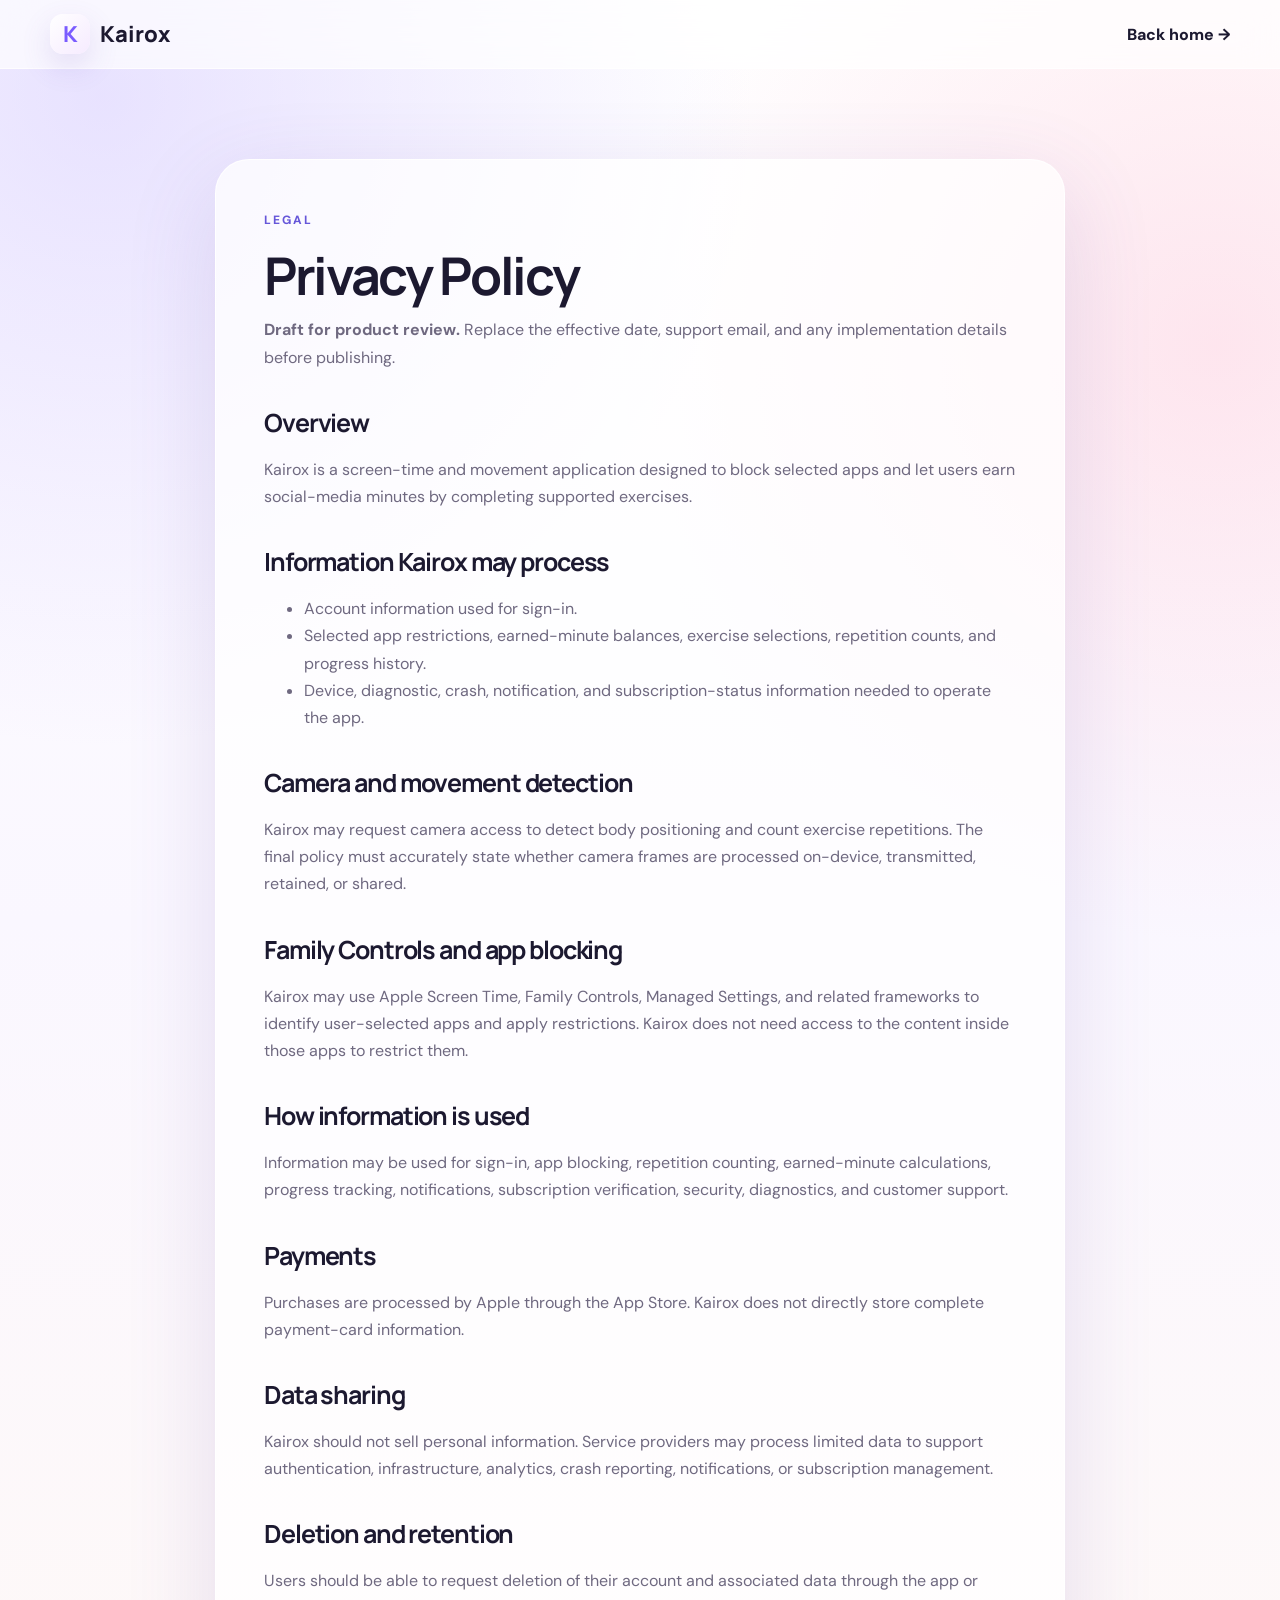
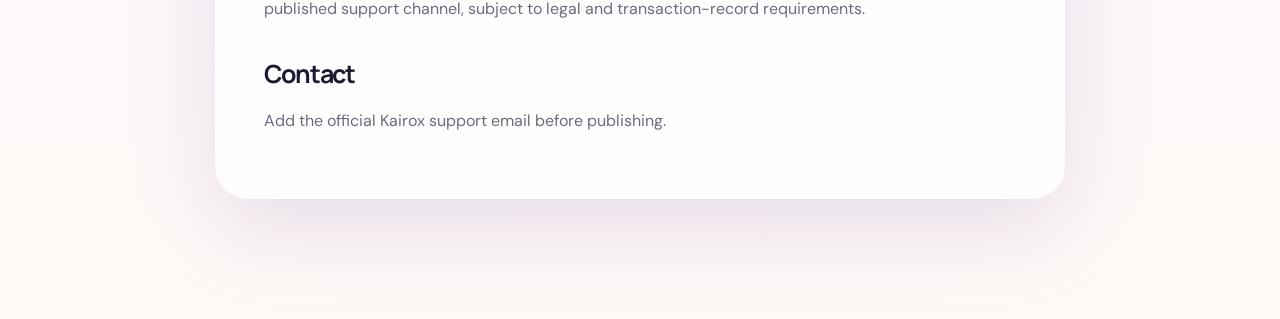
==== privacy.html @ 26368ea6 "Add Kairox privacy policy draft" ====
<!doctype html><html lang="en"><head><meta charset="utf-8"><meta name="viewport" content="width=device-width,initial-scale=1"><title>Privacy — Kairox</title><link rel="preconnect" href="https://fonts.googleapis.com"><link rel="preconnect" href="https://fonts.gstatic.com" crossorigin><link href="https://fonts.googleapis.com/css2?family=DM+Sans:wght@400;500;600;700&family=Manrope:wght@500;600;700;800&display=swap" rel="stylesheet"><link rel="stylesheet" href="styles.css"></head><body><header class="nav-wrap"><nav class="nav shell"><a class="brand" href="index.html"><span class="logo">K</span><span>Kairox</span></a><a class="plain" href="index.html">Back home →</a></nav></header><main class="legal shell"><article><span class="kicker">Legal</span><h1>Privacy Policy</h1><p><strong>Draft for product review.</strong> Replace the effective date, support email, and any implementation details before publishing.</p><h2>Overview</h2><p>Kairox is a screen-time and movement application designed to block selected apps and let users earn social-media minutes by completing supported exercises.</p><h2>Information Kairox may process</h2><ul><li>Account information used for sign-in.</li><li>Selected app restrictions, earned-minute balances, exercise selections, repetition counts, and progress history.</li><li>Device, diagnostic, crash, notification, and subscription-status information needed to operate the app.</li></ul><h2>Camera and movement detection</h2><p>Kairox may request camera access to detect body positioning and count exercise repetitions. The final policy must accurately state whether camera frames are processed on-device, transmitted, retained, or shared.</p><h2>Family Controls and app blocking</h2><p>Kairox may use Apple Screen Time, Family Controls, Managed Settings, and related frameworks to identify user-selected apps and apply restrictions. Kairox does not need access to the content inside those apps to restrict them.</p><h2>How information is used</h2><p>Information may be used for sign-in, app blocking, repetition counting, earned-minute calculations, progress tracking, notifications, subscription verification, security, diagnostics, and customer support.</p><h2>Payments</h2><p>Purchases are processed by Apple through the App Store. Kairox does not directly store complete payment-card information.</p><h2>Data sharing</h2><p>Kairox should not sell personal information. Service providers may process limited data to support authentication, infrastructure, analytics, crash reporting, notifications, or subscription management.</p><h2>Deletion and retention</h2><p>Users should be able to request deletion of their account and associated data through the app or published support channel, subject to legal and transaction-record requirements.</p><h2>Contact</h2><p>Add the official Kairox support email before publishing.</p></article></main></body></html>
---- styles.css ----
:root{--ink:#1c1930;--muted:#6f6980;--purple:#6557ff;--pink:#ff70b8;--peach:#ffa180;--paper:#fffdfd;--line:rgba(74,51,132,.12);--shadow:0 28px 90px rgba(104,76,169,.16)}*{box-sizing:border-box}html{scroll-behavior:smooth}body{margin:0;font-family:"DM Sans",sans-serif;color:var(--ink);background:radial-gradient(circle at 8% 5%,rgba(190,174,255,.35),transparent 30%),radial-gradient(circle at 95% 18%,rgba(255,192,210,.38),transparent 30%),linear-gradient(180deg,#fff 0%,#faf7ff 48%,#fff9f6 100%);overflow-x:hidden}a{color:inherit;text-decoration:none}.shell{width:min(1180px,calc(100% - 40px));margin:auto}.glow{position:fixed;border-radius:50%;filter:blur(90px);pointer-events:none;z-index:-1;opacity:.45}.glow-a{width:360px;height:360px;background:#cbbcff;left:-160px;top:20%}.glow-b{width:420px;height:420px;background:#ffd0de;right:-180px;top:48%}.nav-wrap{position:sticky;top:0;z-index:30;padding:14px 0;background:rgba(255,255,255,.68);backdrop-filter:blur(18px);border-bottom:1px solid rgba(255,255,255,.75)}.nav{display:flex;align-items:center;justify-content:space-between;gap:28px}.brand{display:flex;align-items:center;gap:10px;font-family:Manrope,sans-serif;font-weight:800;font-size:22px}.logo{width:40px;height:40px;border-radius:13px;display:grid;place-items:center;background:linear-gradient(135deg,#fff,#f6ebff);color:#7a5cff;box-shadow:0 12px 30px rgba(109,80,190,.16)}.nav-links{display:flex;gap:28px;font-size:14px;font-weight:700;color:#5f596c}.nav-links a:hover{color:var(--purple)}.btn{display:inline-flex;align-items:center;justify-content:center;min-height:54px;padding:0 25px;border:0;border-radius:999px;background:linear-gradient(120deg,var(--purple),#8e65ff 50%,var(--pink));color:#fff;font:700 15px "DM Sans";box-shadow:0 14px 34px rgba(102,87,255,.25);cursor:pointer;transition:.25s}.btn:hover{transform:translateY(-2px);box-shadow:0 18px 40px rgba(102,87,255,.34)}.btn.small{min-height:42px;padding:0 18px;font-size:14px}.hero{min-height:760px;display:grid;grid-template-columns:1.02fr .98fr;align-items:center;gap:70px;padding:70px 0 90px}.eyebrow,.kicker,.heading>span{text-transform:uppercase;letter-spacing:.16em;font-size:12px;font-weight:800;color:#6657d9}.eyebrow{display:inline-flex;align-items:center;gap:9px;padding:10px 14px;border:1px solid var(--line);background:rgba(255,255,255,.64);border-radius:999px}.eyebrow span{width:8px;height:8px;border-radius:50%;background:var(--pink);box-shadow:0 0 0 7px rgba(255,112,184,.12)}h1,h2,h3{font-family:Manrope,sans-serif;margin:0;letter-spacing:-.045em}h1{font-size:clamp(58px,7vw,96px);line-height:.95;margin-top:22px}h1 em{font-style:normal;background:linear-gradient(90deg,var(--purple),#a85fe7,var(--pink));-webkit-background-clip:text;color:transparent}.hero-copy>p{font-size:20px;line-height:1.65;color:var(--muted);max-width:640px;margin:28px 0}.actions{display:flex;align-items:center;gap:22px}.plain{font-weight:800}.metrics{display:flex;gap:38px;margin-top:42px}.metrics div{display:flex;flex-direction:column}.metrics b{font:800 29px Manrope}.metrics span{font-size:13px;color:var(--muted)}.hero-art{position:relative;display:flex;justify-content:center;min-height:650px}.phone{position:relative;z-index:2;width:min(390px,86vw);min-height:680px;padding:18px;border-radius:54px;background:linear-gradient(160deg,rgba(255,255,255,.82),rgba(249,232,255,.66));border:1px solid rgba(255,255,255,.95);box-shadow:var(--shadow);overflow:hidden;transform:rotate(1.8deg)}.phone:before{content:"";position:absolute;inset:0;background:radial-gradient(circle at 70% 10%,rgba(255,177,196,.52),transparent 37%),radial-gradient(circle at 18% 35%,rgba(180,165,255,.55),transparent 42%);z-index:-1}.island{width:112px;height:30px;border-radius:99px;background:#17141f;margin:0 auto 30px}.soft-head{text-align:center;letter-spacing:.2em;font:800 12px Manrope;color:#6f62a6}.scene{position:relative;height:410px;margin-top:18px}.glass-phone{position:absolute;left:50%;top:55px;width:190px;height:320px;transform:translateX(-50%);border:3px solid rgba(255,255,255,.72);border-radius:40px;box-shadow:inset 0 0 25px rgba(123,94,255,.18),0 0 25px rgba(255,255,255,.6)}.lock,.check{position:absolute;left:50%;transform:translateX(-50%);color:white;text-shadow:0 0 20px rgba(255,255,255,.9)}.lock{top:70px;font-size:35px}.check{top:150px;width:62px;height:62px;border:2px solid rgba(255,255,255,.8);border-radius:50%;display:grid;place-items:center;font-size:30px}.person{position:absolute;left:48%;bottom:34px;width:230px;height:110px;transform:translateX(-50%)}.head{position:absolute;width:34px;height:34px;border-radius:50%;background:linear-gradient(#69596f,#413a4a);left:116px;top:4px}.body{position:absolute;width:110px;height:33px;border-radius:40px;background:linear-gradient(90deg,#b9a6c9,#8f7ca2);left:54px;top:35px;transform:rotate(4deg)}.arm,.leg{position:absolute;height:17px;border-radius:20px;background:#9d89ad;transform-origin:left center}.a1{width:92px;left:72px;top:55px;transform:rotate(73deg)}.a2{width:88px;left:133px;top:56px;transform:rotate(79deg)}.l1{width:110px;left:25px;top:55px;transform:rotate(8deg)}.l2{width:116px;left:2px;top:65px;transform:rotate(3deg)}.earn-card{margin:18px auto 0;width:88%;padding:16px 18px;border-radius:23px;background:rgba(255,255,255,.62);border:1px solid rgba(255,255,255,.9);box-shadow:0 14px 32px rgba(98,72,155,.12);display:flex;flex-direction:column}.earn-card span{font-size:12px;color:var(--muted)}.earn-card strong{font:800 20px Manrope}.float-card{position:absolute;z-index:3;padding:15px 18px;border-radius:22px;background:rgba(255,255,255,.78);backdrop-filter:blur(16px);border:1px solid rgba(255,255,255,.9);box-shadow:0 18px 44px rgba(87,68,140,.14);display:flex;flex-direction:column}.float-card small{font-size:11px;text-transform:uppercase;letter-spacing:.12em;color:var(--muted)}.float-card strong{font:800 19px Manrope}.one{left:0;top:205px}.two{right:-10px;bottom:160px}.stripe{padding:46px 0;background:linear-gradient(120deg,rgba(109,86,255,.97),rgba(183,91,223,.96),rgba(255,121,172,.96));color:white;text-align:center}.stripe span{font-size:12px;letter-spacing:.16em;text-transform:uppercase;opacity:.82}.stripe h2{font-size:clamp(34px,5vw,58px);margin-top:8px}.section{padding:115px 0}.heading{max-width:780px;margin:0 auto 56px;text-align:center}.heading h2,.movement h2,.cta h2{font-size:clamp(40px,5vw,66px);line-height:1.05;margin:14px 0 18px}.heading p,.movement p,.cta p{font-size:18px;line-height:1.65;color:var(--muted)}.steps{display:grid;grid-template-columns:repeat(3,1fr);gap:24px}.card{padding:32px;border-radius:30px;background:rgba(255,255,255,.68);border:1px solid rgba(255,255,255,.94);box-shadow:0 20px 60px rgba(91,71,145,.1);min-height:310px}.card i{font-style:normal;font:800 13px Manrope;color:#b0a6ca}.icon{width:74px;height:74px;border-radius:24px;margin:42px 0 24px;display:grid;place-items:center;font-size:34px;color:#fff;background:linear-gradient(135deg,var(--purple),var(--pink));box-shadow:0 15px 35px rgba(111,80,255,.24)}.card h3{font-size:26px}.card p{color:var(--muted);line-height:1.6}.movement{padding:110px 0;background:rgba(255,255,255,.54);border-block:1px solid rgba(255,255,255,.85)}.movement-grid{display:grid;grid-template-columns:1fr .82fr;gap:80px;align-items:center}.moves{display:grid;gap:14px;margin-top:34px}.moves div{display:grid;grid-template-columns:40px 1fr;gap:3px 14px;padding:18px 20px;border-radius:20px;background:rgba(255,255,255,.58);border:1px solid var(--line)}.moves b{grid-row:1/3;color:var(--purple)}.moves span{color:var(--muted);font-size:13px}.rep-ui{text-align:center;padding:18px 18px 28px;border-radius:40px;background:rgba(255,255,255,.72);box-shadow:var(--shadow)}.camera{height:480px;border-radius:32px;background:linear-gradient(160deg,#eedfff,#ffe5e8 55%,#fff6ef);position:relative;overflow:hidden}.camera:after{content:"";position:absolute;inset:0;background:linear-gradient(transparent,rgba(255,255,255,.22))}.skeleton{position:absolute;left:50%;top:48%;width:210px;height:190px;transform:translate(-50%,-50%)}.joint{position:absolute;width:12px;height:12px;border-radius:50%;background:#fff;box-shadow:0 0 12px #8d6bff}.j1{left:98px;top:5px}.j2{left:45px;top:54px}.j3{right:45px;top:54px}.j4{left:38px;bottom:18px}.j5{right:38px;bottom:18px}.bone{position:absolute;height:4px;background:#9e7dff;transform-origin:left center;box-shadow:0 0 8px #b89cff}.b1{width:67px;left:103px;top:10px;transform:rotate(137deg)}.b2{width:67px;left:103px;top:10px;transform:rotate(43deg)}.b3{width:118px;left:50px;top:60px;transform:rotate(84deg)}.b4{width:118px;left:160px;top:60px;transform:rotate(96deg)}.rep{position:absolute;left:50%;bottom:20px;transform:translateX(-50%);width:78px;height:78px;border-radius:50%;display:grid;place-items:center;font:800 34px Manrope;color:#6848c9;background:rgba(255,255,255,.72);box-shadow:0 0 0 1px rgba(255,255,255,.9),0 14px 34px rgba(111,80,255,.18)}.rep-ui h3{font-size:30px;margin-top:22px}.rep-ui p{font-size:15px;margin:8px 0 0}.showcase{display:grid;grid-template-columns:repeat(3,1fr);gap:22px}.panel{min-height:520px;padding:28px;border-radius:34px;background:linear-gradient(155deg,#f7f1ff,#fff0f4 64%,#fff9f0);box-shadow:0 22px 60px rgba(76,55,130,.12);border:1px solid rgba(255,255,255,.95);display:flex;flex-direction:column;justify-content:space-between;overflow:hidden}.panel small{color:var(--purple);font-weight:800;letter-spacing:.14em}.panel h3{font-size:34px;margin:8px 0}.panel p{color:var(--muted);line-height:1.55}.hourglass{width:180px;height:250px;margin:30px auto 0;position:relative;border:5px solid rgba(126,96,255,.55);border-radius:50% 50% 44% 44%/18% 18% 82% 82%;transform:rotate(180deg);filter:drop-shadow(0 18px 28px rgba(113,83,191,.22))}.hourglass:before,.hourglass:after{content:"";position:absolute;left:20px;right:20px;height:55px;border-radius:50%;background:linear-gradient(135deg,#cfc1ff,#ffa8c8)}.hourglass:before{top:18px}.hourglass:after{bottom:18px}.glass-device{width:190px;height:330px;border:4px solid rgba(255,255,255,.75);border-radius:42px;margin:15px auto;box-shadow:inset 0 0 28px rgba(126,96,255,.18),0 18px 40px rgba(105,77,169,.18);position:relative}.glass-device span{position:absolute;top:85px;left:50%;transform:translateX(-50%);font-size:52px;color:white}.glass-device i{position:absolute;left:30px;right:30px;height:34px;border:2px solid rgba(255,255,255,.75);border-radius:99px;bottom:66px}.glass-device i:last-child{bottom:22px}.earned{text-align:center;margin:auto}.earned b{display:block;font:800 92px Manrope;background:linear-gradient(90deg,var(--purple),var(--pink));-webkit-background-clip:text;color:transparent}.earned span{display:block;text-transform:uppercase;letter-spacing:.18em;color:var(--muted)}.earned strong{display:inline-block;margin-top:24px;padding:12px 18px;border-radius:99px;background:white;color:var(--purple);box-shadow:0 12px 30px rgba(105,77,169,.14)}.compare{display:grid;grid-template-columns:1fr 1px 1fr;gap:50px;padding:56px;border-radius:36px;background:#1d1931;color:white}.compare>i{background:rgba(255,255,255,.15)}.compare span{font-size:12px;text-transform:uppercase;letter-spacing:.16em;color:#bcaeff}.compare h3{font-size:clamp(34px,4vw,54px);line-height:1.1;margin-top:14px}.cta{position:relative;overflow:hidden;border-radius:44px;min-height:520px;padding:70px 70px 70px 46%;background:linear-gradient(110deg,#f1ebff,#fff2f5 62%,#fff6ea);box-shadow:var(--shadow)}.cta-orb{position:absolute;left:7%;top:50%;transform:translateY(-50%);width:330px;height:330px;border-radius:50%;background:radial-gradient(circle at 65% 30%,#fff,rgba(255,255,255,.8) 20%,rgba(195,170,255,.45) 48%,rgba(255,151,177,.52) 70%,rgba(255,255,255,.22));box-shadow:inset -24px -28px 50px rgba(122,96,206,.15),0 28px 70px rgba(97,71,163,.18)}#signup{display:flex;gap:12px;margin-top:28px}#signup input{flex:1;min-height:54px;border-radius:999px;border:1px solid rgba(93,70,147,.16);padding:0 20px;font:inherit;background:rgba(255,255,255,.75);outline:none}#signup input:focus{border-color:#8a73ff;box-shadow:0 0 0 4px rgba(138,115,255,.12)}#note{display:block;margin-top:10px;color:var(--muted)}.faq{max-width:860px;margin:auto;display:grid;gap:14px}details{background:rgba(255,255,255,.68);border:1px solid rgba(255,255,255,.9);border-radius:22px;padding:22px 24px;box-shadow:0 12px 30px rgba(72,54,116,.07)}summary{font:700 18px Manrope;cursor:pointer}details p{color:var(--muted);line-height:1.6;margin-bottom:0}footer{padding:34px 0;border-top:1px solid var(--line);background:rgba(255,255,255,.44)}.footer{display:flex;align-items:center;justify-content:space-between;gap:20px;color:var(--muted)}.footer>div{display:flex;gap:22px}.reveal{opacity:0;transform:translateY(22px);transition:.7s}.reveal.visible{opacity:1;transform:none}.legal{padding:90px 0 120px}.legal article{max-width:850px;margin:auto;padding:48px;border-radius:34px;background:rgba(255,255,255,.72);box-shadow:var(--shadow);border:1px solid rgba(255,255,255,.9)}.legal h1{font-size:52px}.legal h2{font-size:25px;margin-top:34px}.legal p,.legal li{color:var(--muted);line-height:1.7}@media(max-width:900px){.nav-links{display:none}.hero,.movement-grid{grid-template-columns:1fr}.hero-copy{text-align:center}.hero-copy>p{margin-inline:auto}.actions,.metrics{justify-content:center}.hero-art{min-height:auto}.steps,.showcase{grid-template-columns:1fr}.cta{padding:470px 48px 48px}.cta-orb{left:50%;top:210px;transform:translate(-50%,-50%)}.one{left:5px}.two{right:5px}}@media(max-width:620px){.shell{width:min(100% - 24px,1180px)}.btn.small{display:none}h1{font-size:54px}.hero{gap:36px;min-height:auto;padding-top:48px}.actions{flex-direction:column;align-items:stretch}.metrics{gap:20px}.float-card{display:none}.heading h2,.movement h2,.cta h2{font-size:40px}.phone{min-height:620px}.scene{height:360px}.camera{height:400px}.compare{grid-template-columns:1fr;gap:28px;padding:38px}.compare>i{height:1px}.cta{padding:400px 25px 34px}.cta-orb{width:280px;height:280px;top:185px}#signup{flex-direction:column}.footer{flex-direction:column}.legal article{padding:30px 22px}.legal h1{font-size:40px}}
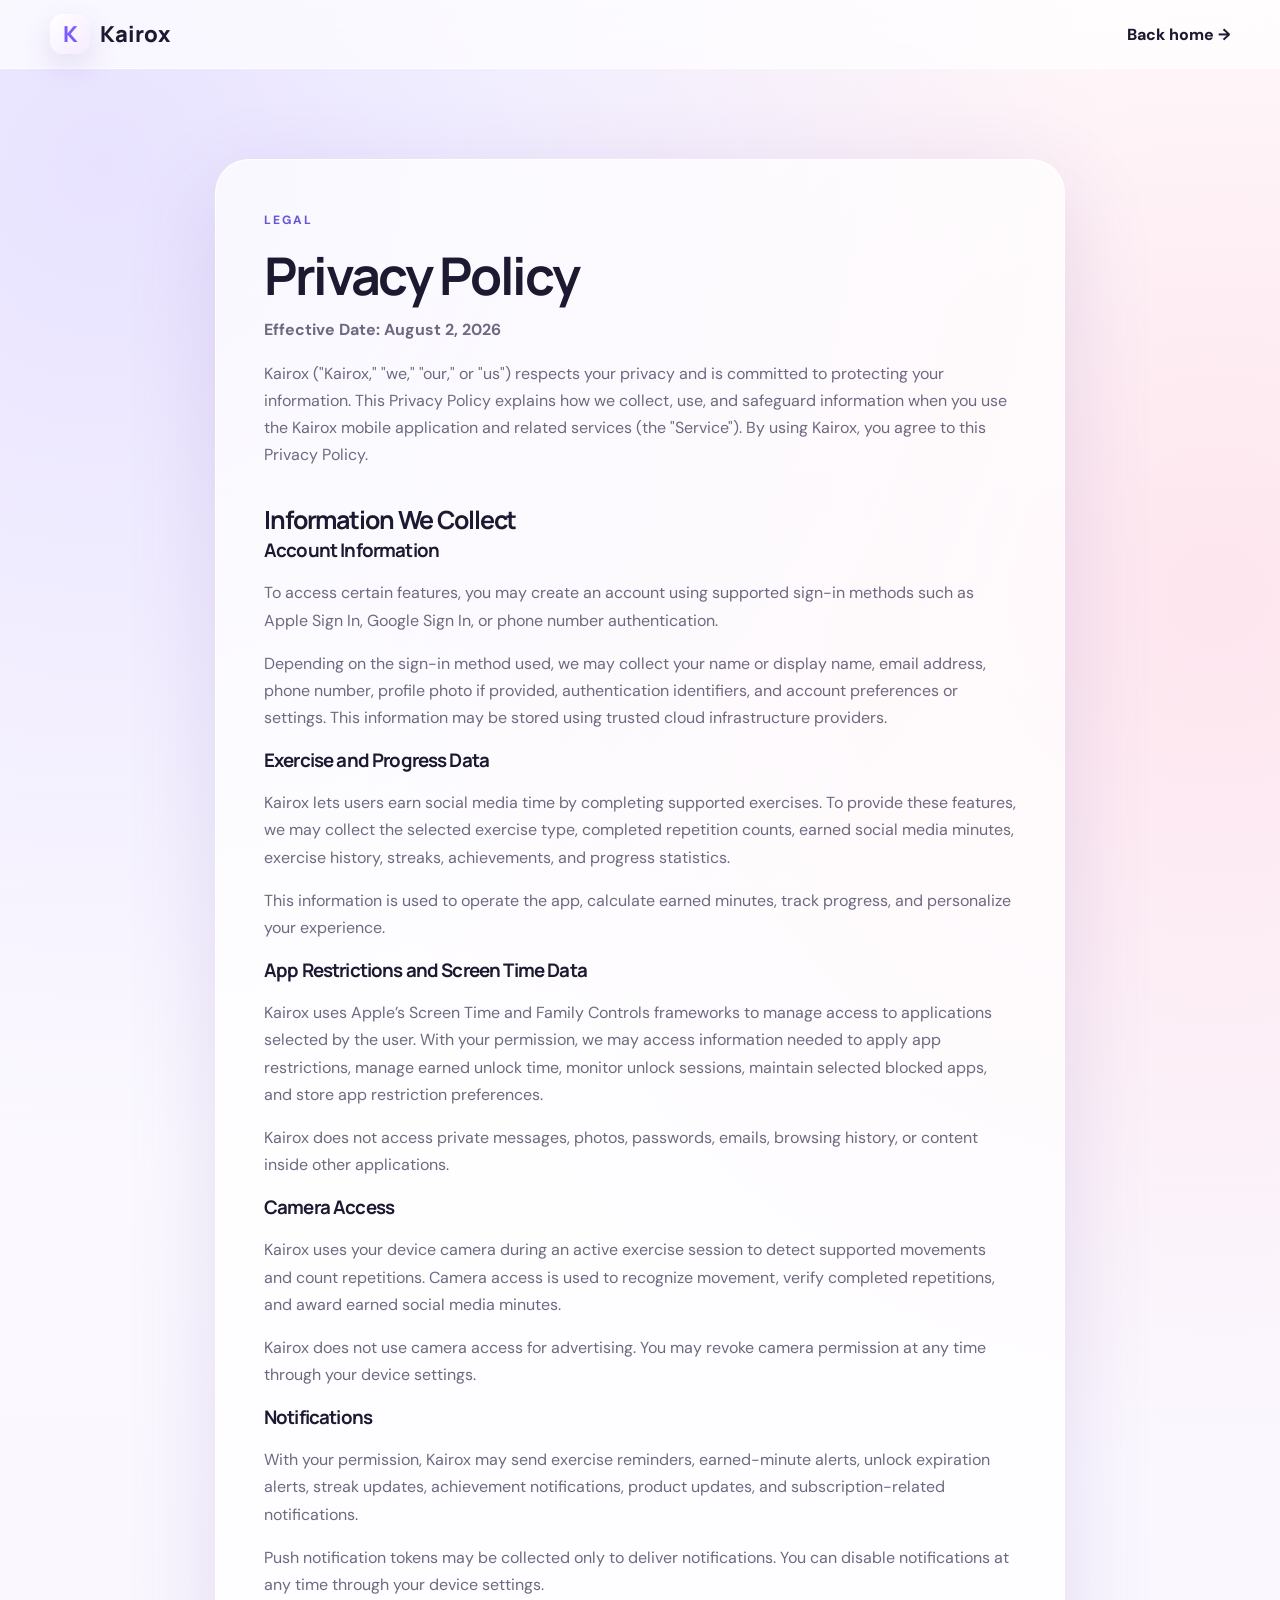
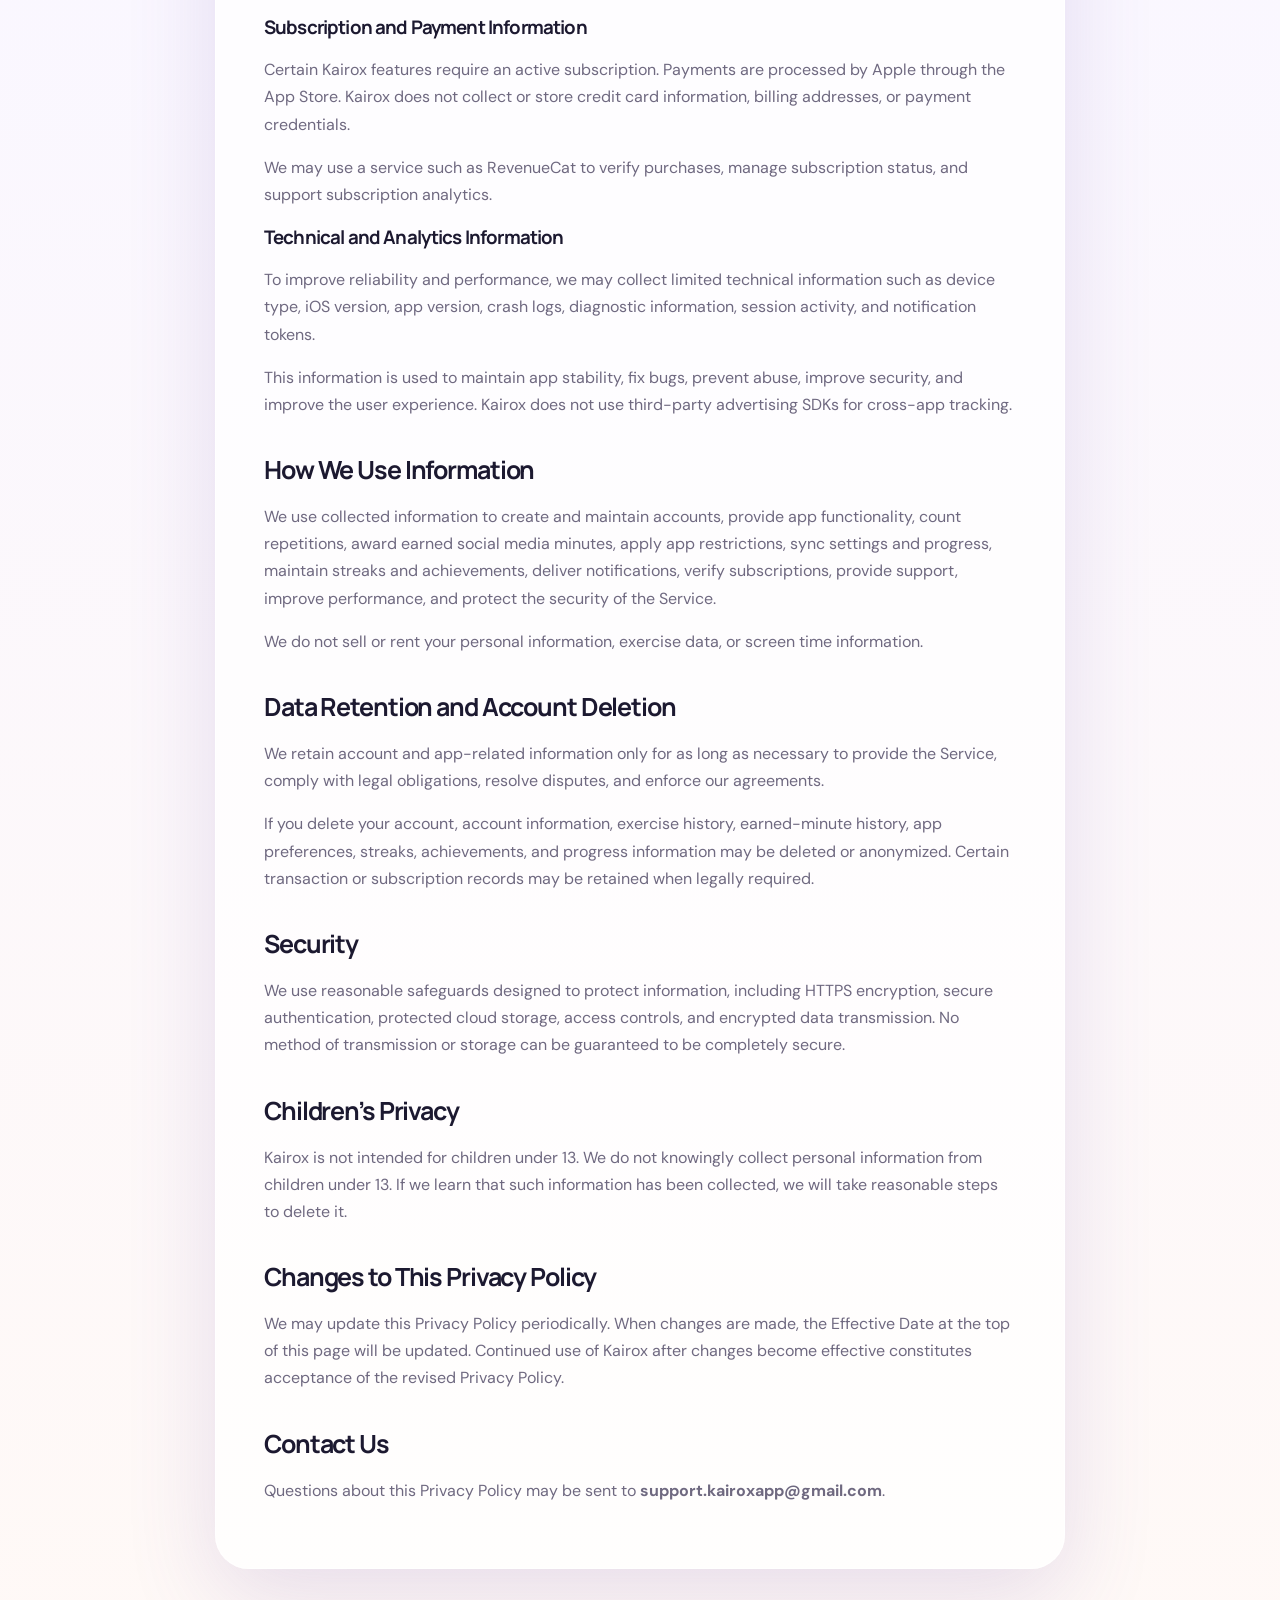
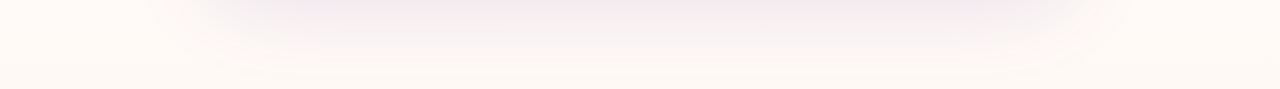
==== commit 90038163: "Publish Kairox privacy policy" ====
--- a/privacy.html
+++ b/privacy.html
@@ -1 +1,57 @@
-<!doctype html><html lang="en"><head><meta charset="utf-8"><meta name="viewport" content="width=device-width,initial-scale=1"><title>Privacy — Kairox</title><link rel="preconnect" href="https://fonts.googleapis.com"><link rel="preconnect" href="https://fonts.gstatic.com" crossorigin><link href="https://fonts.googleapis.com/css2?family=DM+Sans:wght@400;500;600;700&family=Manrope:wght@500;600;700;800&display=swap" rel="stylesheet"><link rel="stylesheet" href="styles.css"></head><body><header class="nav-wrap"><nav class="nav shell"><a class="brand" href="index.html"><span class="logo">K</span><span>Kairox</span></a><a class="plain" href="index.html">Back home →</a></nav></header><main class="legal shell"><article><span class="kicker">Legal</span><h1>Privacy Policy</h1><p><strong>Draft for product review.</strong> Replace the effective date, support email, and any implementation details before publishing.</p><h2>Overview</h2><p>Kairox is a screen-time and movement application designed to block selected apps and let users earn social-media minutes by completing supported exercises.</p><h2>Information Kairox may process</h2><ul><li>Account information used for sign-in.</li><li>Selected app restrictions, earned-minute balances, exercise selections, repetition counts, and progress history.</li><li>Device, diagnostic, crash, notification, and subscription-status information needed to operate the app.</li></ul><h2>Camera and movement detection</h2><p>Kairox may request camera access to detect body positioning and count exercise repetitions. The final policy must accurately state whether camera frames are processed on-device, transmitted, retained, or shared.</p><h2>Family Controls and app blocking</h2><p>Kairox may use Apple Screen Time, Family Controls, Managed Settings, and related frameworks to identify user-selected apps and apply restrictions. Kairox does not need access to the content inside those apps to restrict them.</p><h2>How information is used</h2><p>Information may be used for sign-in, app blocking, repetition counting, earned-minute calculations, progress tracking, notifications, subscription verification, security, diagnostics, and customer support.</p><h2>Payments</h2><p>Purchases are processed by Apple through the App Store. Kairox does not directly store complete payment-card information.</p><h2>Data sharing</h2><p>Kairox should not sell personal information. Service providers may process limited data to support authentication, infrastructure, analytics, crash reporting, notifications, or subscription management.</p><h2>Deletion and retention</h2><p>Users should be able to request deletion of their account and associated data through the app or published support channel, subject to legal and transaction-record requirements.</p><h2>Contact</h2><p>Add the official Kairox support email before publishing.</p></article></main></body></html>+<!doctype html>
+<html lang="en">
+<head>
+  <meta charset="utf-8">
+  <meta name="viewport" content="width=device-width,initial-scale=1">
+  <title>Privacy Policy — Kairox</title>
+  <link rel="preconnect" href="https://fonts.googleapis.com">
+  <link rel="preconnect" href="https://fonts.gstatic.com" crossorigin>
+  <link href="https://fonts.googleapis.com/css2?family=DM+Sans:wght@400;500;600;700&family=Manrope:wght@500;600;700;800&display=swap" rel="stylesheet">
+  <link rel="stylesheet" href="styles.css">
+</head>
+<body>
+<header class="nav-wrap"><nav class="nav shell"><a class="brand" href="index.html"><span class="logo">K</span><span>Kairox</span></a><a class="plain" href="index.html">Back home →</a></nav></header>
+<main class="legal shell"><article>
+<span class="kicker">Legal</span>
+<h1>Privacy Policy</h1>
+<p><strong>Effective Date: August 2, 2026</strong></p>
+<p>Kairox ("Kairox," "we," "our," or "us") respects your privacy and is committed to protecting your information. This Privacy Policy explains how we collect, use, and safeguard information when you use the Kairox mobile application and related services (the "Service"). By using Kairox, you agree to this Privacy Policy.</p>
+<h2>Information We Collect</h2>
+<h3>Account Information</h3>
+<p>To access certain features, you may create an account using supported sign-in methods such as Apple Sign In, Google Sign In, or phone number authentication.</p>
+<p>Depending on the sign-in method used, we may collect your name or display name, email address, phone number, profile photo if provided, authentication identifiers, and account preferences or settings. This information may be stored using trusted cloud infrastructure providers.</p>
+<h3>Exercise and Progress Data</h3>
+<p>Kairox lets users earn social media time by completing supported exercises. To provide these features, we may collect the selected exercise type, completed repetition counts, earned social media minutes, exercise history, streaks, achievements, and progress statistics.</p>
+<p>This information is used to operate the app, calculate earned minutes, track progress, and personalize your experience.</p>
+<h3>App Restrictions and Screen Time Data</h3>
+<p>Kairox uses Apple’s Screen Time and Family Controls frameworks to manage access to applications selected by the user. With your permission, we may access information needed to apply app restrictions, manage earned unlock time, monitor unlock sessions, maintain selected blocked apps, and store app restriction preferences.</p>
+<p>Kairox does not access private messages, photos, passwords, emails, browsing history, or content inside other applications.</p>
+<h3>Camera Access</h3>
+<p>Kairox uses your device camera during an active exercise session to detect supported movements and count repetitions. Camera access is used to recognize movement, verify completed repetitions, and award earned social media minutes.</p>
+<p>Kairox does not use camera access for advertising. You may revoke camera permission at any time through your device settings.</p>
+<h3>Notifications</h3>
+<p>With your permission, Kairox may send exercise reminders, earned-minute alerts, unlock expiration alerts, streak updates, achievement notifications, product updates, and subscription-related notifications.</p>
+<p>Push notification tokens may be collected only to deliver notifications. You can disable notifications at any time through your device settings.</p>
+<h3>Subscription and Payment Information</h3>
+<p>Certain Kairox features require an active subscription. Payments are processed by Apple through the App Store. Kairox does not collect or store credit card information, billing addresses, or payment credentials.</p>
+<p>We may use a service such as RevenueCat to verify purchases, manage subscription status, and support subscription analytics.</p>
+<h3>Technical and Analytics Information</h3>
+<p>To improve reliability and performance, we may collect limited technical information such as device type, iOS version, app version, crash logs, diagnostic information, session activity, and notification tokens.</p>
+<p>This information is used to maintain app stability, fix bugs, prevent abuse, improve security, and improve the user experience. Kairox does not use third-party advertising SDKs for cross-app tracking.</p>
+<h2>How We Use Information</h2>
+<p>We use collected information to create and maintain accounts, provide app functionality, count repetitions, award earned social media minutes, apply app restrictions, sync settings and progress, maintain streaks and achievements, deliver notifications, verify subscriptions, provide support, improve performance, and protect the security of the Service.</p>
+<p>We do not sell or rent your personal information, exercise data, or screen time information.</p>
+<h2>Data Retention and Account Deletion</h2>
+<p>We retain account and app-related information only for as long as necessary to provide the Service, comply with legal obligations, resolve disputes, and enforce our agreements.</p>
+<p>If you delete your account, account information, exercise history, earned-minute history, app preferences, streaks, achievements, and progress information may be deleted or anonymized. Certain transaction or subscription records may be retained when legally required.</p>
+<h2>Security</h2>
+<p>We use reasonable safeguards designed to protect information, including HTTPS encryption, secure authentication, protected cloud storage, access controls, and encrypted data transmission. No method of transmission or storage can be guaranteed to be completely secure.</p>
+<h2>Children’s Privacy</h2>
+<p>Kairox is not intended for children under 13. We do not knowingly collect personal information from children under 13. If we learn that such information has been collected, we will take reasonable steps to delete it.</p>
+<h2>Changes to This Privacy Policy</h2>
+<p>We may update this Privacy Policy periodically. When changes are made, the Effective Date at the top of this page will be updated. Continued use of Kairox after changes become effective constitutes acceptance of the revised Privacy Policy.</p>
+<h2>Contact Us</h2>
+<p>Questions about this Privacy Policy may be sent to <a href="mailto:support.kairoxapp@gmail.com"><strong>support.kairoxapp@gmail.com</strong></a>.</p>
+</article></main>
+</body>
+</html>
